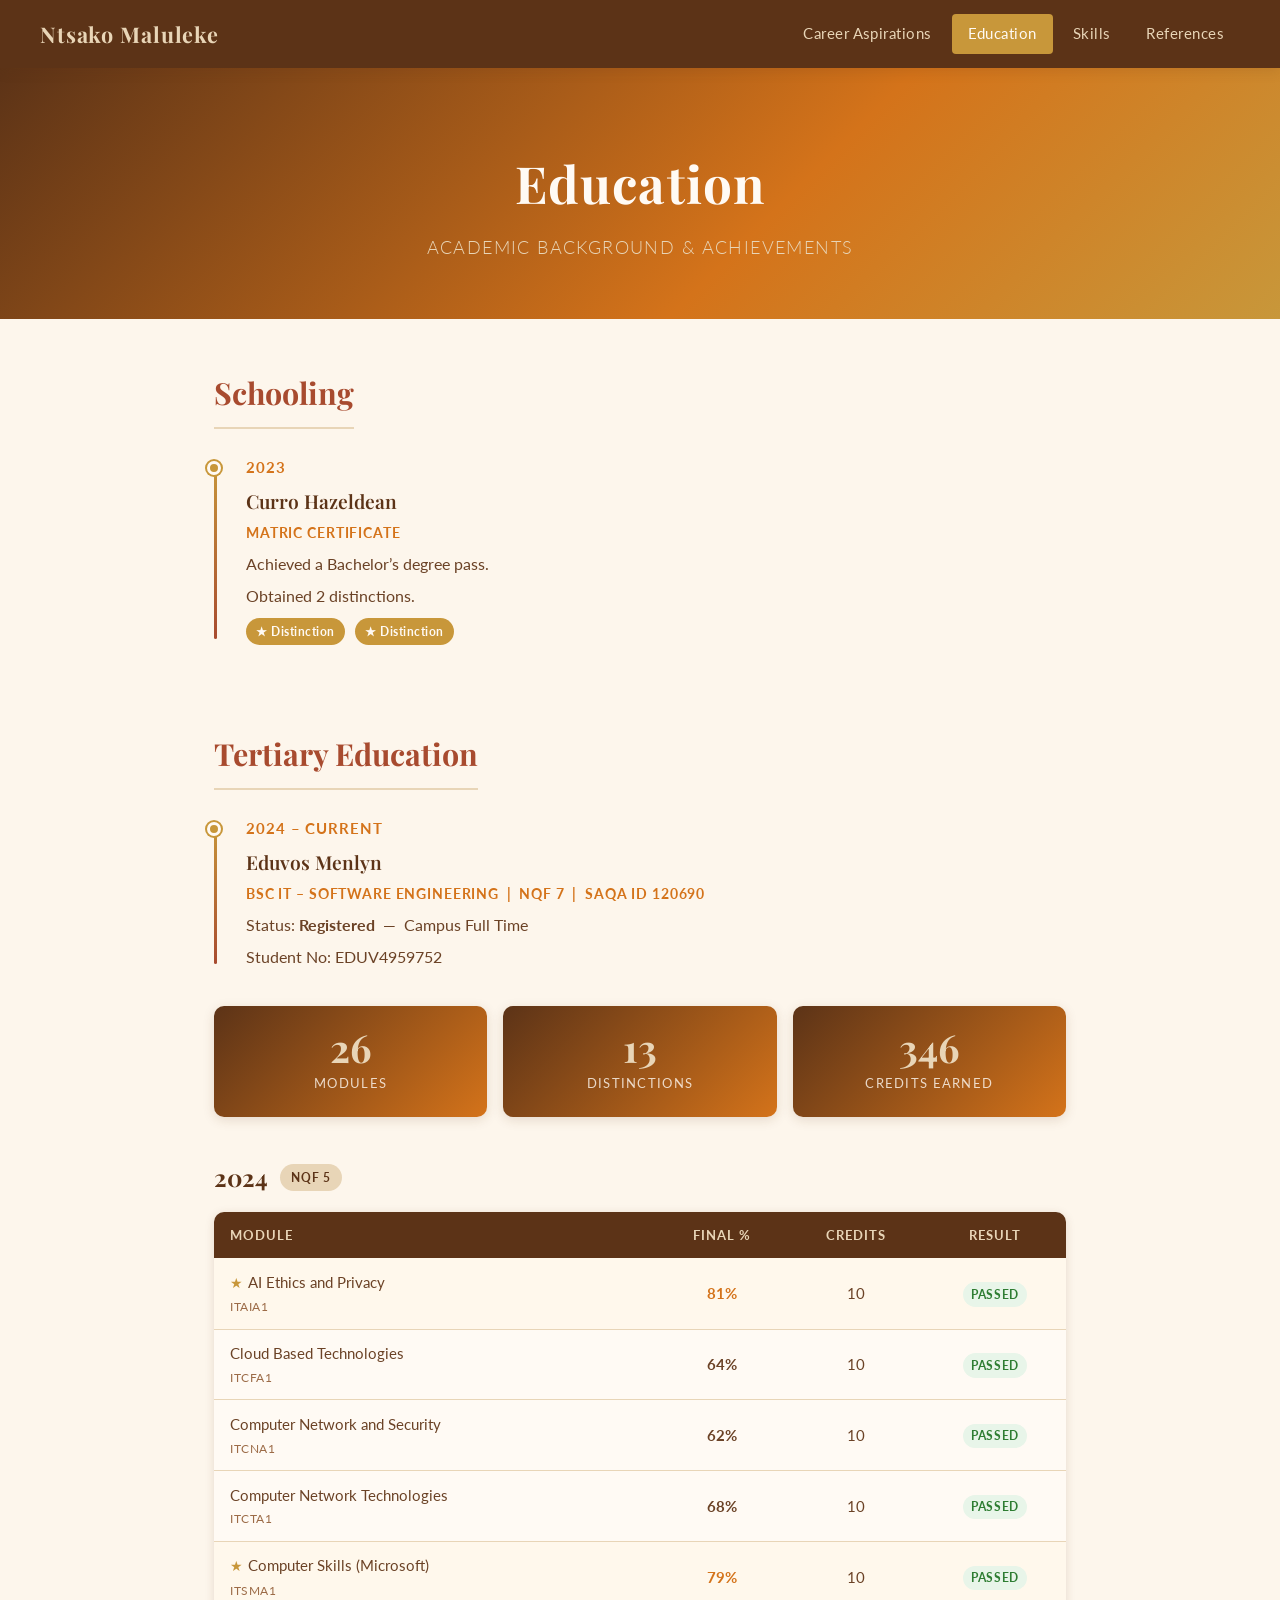
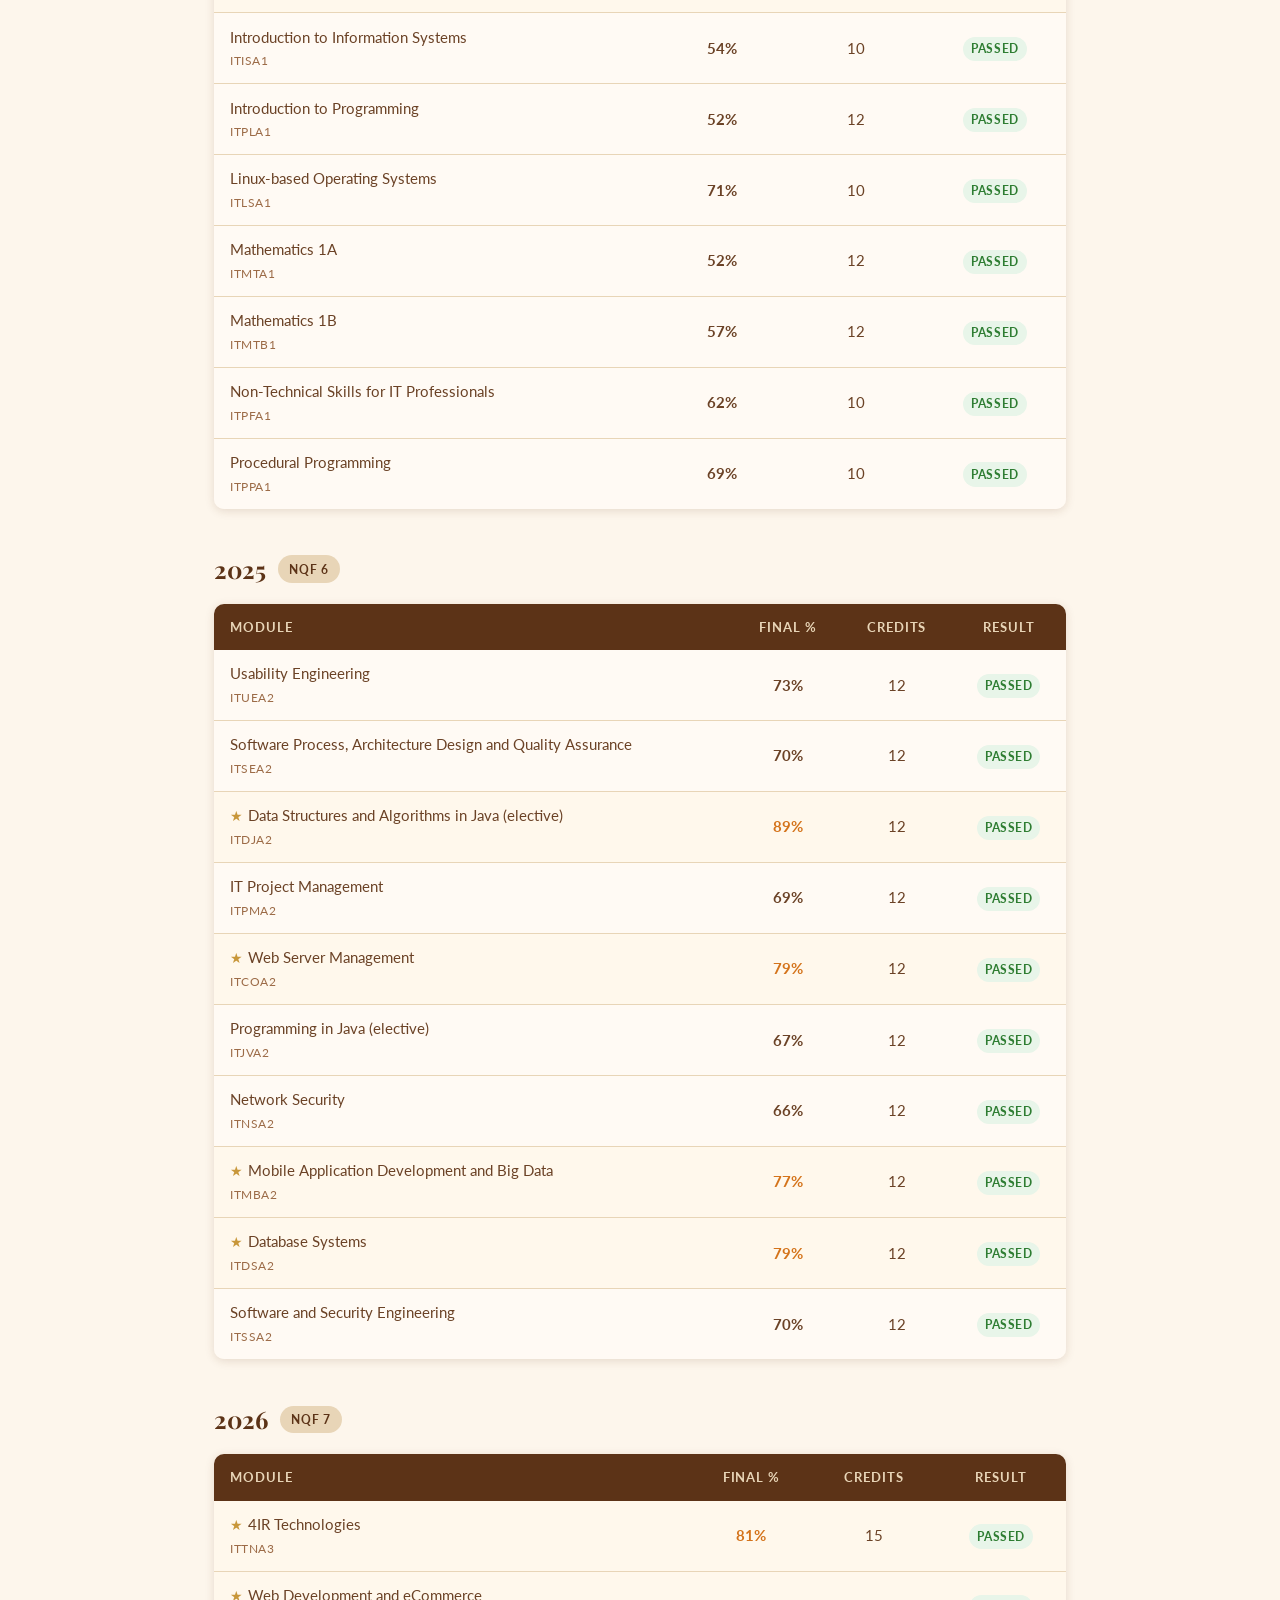
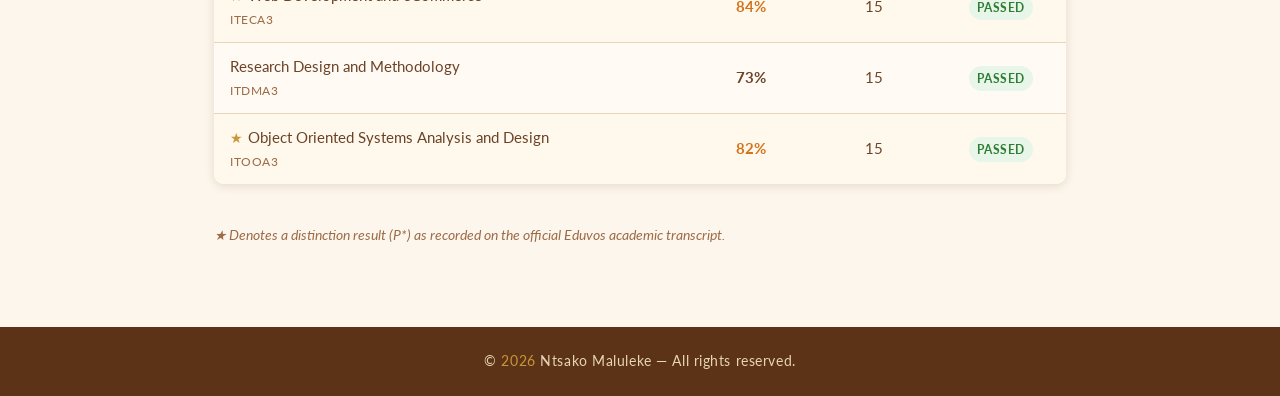
==== portfolio/education.html @ 48970c99 "Add files via upload" ====
<!DOCTYPE html>
<html lang="en">
<head>
  <meta charset="UTF-8" />
  <meta name="viewport" content="width=device-width, initial-scale=1.0" />
  <title>Education | Ntsako Maluleke</title>
  <link rel="stylesheet" href="css/style.css" />
</head>
<body>

  <!-- Navigation -->
  <nav aria-label="Main navigation">
    <a href="index.html" class="logo">Ntsako Maluleke</a>
    <button class="nav-toggle" aria-label="Toggle navigation" aria-expanded="false">
      <span></span><span></span><span></span>
    </button>
    <ul>
      <li><a href="index.html">Career Aspirations</a></li>
      <li><a href="education.html">Education</a></li>
      <li><a href="skills.html">Skills</a></li>
      <li><a href="references.html">References</a></li>
    </ul>
  </nav>

  <!-- Hero -->
  <header class="hero">
    <h1>Education</h1>
    <p class="subtitle">Academic background &amp; achievements</p>
  </header>

  <main class="page-wrapper">

    <!-- Schooling -->
    <h2 class="section-title">Schooling</h2>
    <div class="timeline">
      <div class="timeline-item fade-in">
        <p class="edu-degree">2023</p>
        <p class="edu-school">Curro Hazeldean</p>
        <p class="edu-degree" style="font-size:0.9rem; margin-top:0.2rem;">Matric Certificate</p>
        <p class="edu-note">Achieved a Bachelor&rsquo;s degree pass.</p>
        <p class="edu-note">Obtained 2 distinctions.</p>
        <span class="badge">&#9733; Distinction</span>
        <span class="badge">&#9733; Distinction</span>
      </div>
    </div>

    <!-- Tertiary -->
    <h2 class="section-title" style="margin-top:3rem;">Tertiary Education</h2>
    <div class="timeline" style="margin-bottom:1rem;">
      <div class="timeline-item fade-in">
        <p class="edu-degree">2024 &ndash; current</p>
        <p class="edu-school">Eduvos Menlyn</p>
        <p class="edu-degree" style="font-size:0.9rem; margin-top:0.2rem;">
          BSc IT &ndash; Software Engineering &nbsp;|&nbsp; NQF 7 &nbsp;|&nbsp; SAQA Id 120690
        </p>
        <p class="edu-note">Status: <strong>Registered</strong> &nbsp;&mdash;&nbsp; Campus Full Time</p>
        <p class="edu-note">Student No: EDUV4959752</p>
      </div>
    </div>

    <!-- Stats Bar -->
    <div class="stats-bar fade-in">
      <div class="stat">
        <span class="stat-num">26</span>
        <span class="stat-label">Modules</span>
      </div>
      <div class="stat">
        <span class="stat-num">13</span>
        <span class="stat-label">Distinctions</span>
      </div>
      <div class="stat">
        <span class="stat-num">346</span>
        <span class="stat-label">Credits Earned</span>
      </div>
    </div>

    <!-- 2024 Modules -->
    <div class="year-block fade-in">
      <div class="year-header">
        <span class="year-label">2024</span>
        <span class="nqf-tag">NQF 5</span>
      </div>
      <div class="module-table-wrap">
        <table class="module-table">
          <thead>
            <tr>
              <th>Module</th>
              <th class="num-col">Final %</th>
              <th class="num-col">Credits</th>
              <th class="num-col">Result</th>
            </tr>
          </thead>
          <tbody>
            <tr class="row-distinction">
              <td><span class="dist-star">&#9733;</span>AI Ethics and Privacy <small class="module-code">ITAIA1</small></td>
              <td class="num-col"><span class="score score-dist">81%</span></td>
              <td class="num-col">10</td>
              <td class="num-col"><span class="pass-badge">PASSED</span></td>
            </tr>
            <tr>
              <td>Cloud Based Technologies <small class="module-code">ITCFA1</small></td>
              <td class="num-col"><span class="score">64%</span></td>
              <td class="num-col">10</td>
              <td class="num-col"><span class="pass-badge">PASSED</span></td>
            </tr>
            <tr>
              <td>Computer Network and Security <small class="module-code">ITCNA1</small></td>
              <td class="num-col"><span class="score">62%</span></td>
              <td class="num-col">10</td>
              <td class="num-col"><span class="pass-badge">PASSED</span></td>
            </tr>
            <tr>
              <td>Computer Network Technologies <small class="module-code">ITCTA1</small></td>
              <td class="num-col"><span class="score">68%</span></td>
              <td class="num-col">10</td>
              <td class="num-col"><span class="pass-badge">PASSED</span></td>
            </tr>
            <tr class="row-distinction">
              <td><span class="dist-star">&#9733;</span>Computer Skills (Microsoft) <small class="module-code">ITSMA1</small></td>
              <td class="num-col"><span class="score score-dist">79%</span></td>
              <td class="num-col">10</td>
              <td class="num-col"><span class="pass-badge">PASSED</span></td>
            </tr>
            <tr>
              <td>Introduction to Information Systems <small class="module-code">ITISA1</small></td>
              <td class="num-col"><span class="score">54%</span></td>
              <td class="num-col">10</td>
              <td class="num-col"><span class="pass-badge">PASSED</span></td>
            </tr>
            <tr>
              <td>Introduction to Programming <small class="module-code">ITPLA1</small></td>
              <td class="num-col"><span class="score">52%</span></td>
              <td class="num-col">12</td>
              <td class="num-col"><span class="pass-badge">PASSED</span></td>
            </tr>
            <tr>
              <td>Linux-based Operating Systems <small class="module-code">ITLSA1</small></td>
              <td class="num-col"><span class="score">71%</span></td>
              <td class="num-col">10</td>
              <td class="num-col"><span class="pass-badge">PASSED</span></td>
            </tr>
            <tr>
              <td>Mathematics 1A <small class="module-code">ITMTA1</small></td>
              <td class="num-col"><span class="score">52%</span></td>
              <td class="num-col">12</td>
              <td class="num-col"><span class="pass-badge">PASSED</span></td>
            </tr>
            <tr>
              <td>Mathematics 1B <small class="module-code">ITMTB1</small></td>
              <td class="num-col"><span class="score">57%</span></td>
              <td class="num-col">12</td>
              <td class="num-col"><span class="pass-badge">PASSED</span></td>
            </tr>
            <tr>
              <td>Non-Technical Skills for IT Professionals <small class="module-code">ITPFA1</small></td>
              <td class="num-col"><span class="score">62%</span></td>
              <td class="num-col">10</td>
              <td class="num-col"><span class="pass-badge">PASSED</span></td>
            </tr>
            <tr>
              <td>Procedural Programming <small class="module-code">ITPPA1</small></td>
              <td class="num-col"><span class="score">69%</span></td>
              <td class="num-col">10</td>
              <td class="num-col"><span class="pass-badge">PASSED</span></td>
            </tr>
          </tbody>
        </table>
      </div>
    </div>

    <!-- 2025 Modules -->
    <div class="year-block fade-in">
      <div class="year-header">
        <span class="year-label">2025</span>
        <span class="nqf-tag">NQF 6</span>
      </div>
      <div class="module-table-wrap">
        <table class="module-table">
          <thead>
            <tr>
              <th>Module</th>
              <th class="num-col">Final %</th>
              <th class="num-col">Credits</th>
              <th class="num-col">Result</th>
            </tr>
          </thead>
          <tbody>
            <tr>
              <td>Usability Engineering <small class="module-code">ITUEA2</small></td>
              <td class="num-col"><span class="score">73%</span></td>
              <td class="num-col">12</td>
              <td class="num-col"><span class="pass-badge">PASSED</span></td>
            </tr>
            <tr>
              <td>Software Process, Architecture Design and Quality Assurance <small class="module-code">ITSEA2</small></td>
              <td class="num-col"><span class="score">70%</span></td>
              <td class="num-col">12</td>
              <td class="num-col"><span class="pass-badge">PASSED</span></td>
            </tr>
            <tr class="row-distinction">
              <td><span class="dist-star">&#9733;</span>Data Structures and Algorithms in Java (elective) <small class="module-code">ITDJA2</small></td>
              <td class="num-col"><span class="score score-dist">89%</span></td>
              <td class="num-col">12</td>
              <td class="num-col"><span class="pass-badge">PASSED</span></td>
            </tr>
            <tr>
              <td>IT Project Management <small class="module-code">ITPMA2</small></td>
              <td class="num-col"><span class="score">69%</span></td>
              <td class="num-col">12</td>
              <td class="num-col"><span class="pass-badge">PASSED</span></td>
            </tr>
            <tr class="row-distinction">
              <td><span class="dist-star">&#9733;</span>Web Server Management <small class="module-code">ITCOA2</small></td>
              <td class="num-col"><span class="score score-dist">79%</span></td>
              <td class="num-col">12</td>
              <td class="num-col"><span class="pass-badge">PASSED</span></td>
            </tr>
            <tr>
              <td>Programming in Java (elective) <small class="module-code">ITJVA2</small></td>
              <td class="num-col"><span class="score">67%</span></td>
              <td class="num-col">12</td>
              <td class="num-col"><span class="pass-badge">PASSED</span></td>
            </tr>
            <tr>
              <td>Network Security <small class="module-code">ITNSA2</small></td>
              <td class="num-col"><span class="score">66%</span></td>
              <td class="num-col">12</td>
              <td class="num-col"><span class="pass-badge">PASSED</span></td>
            </tr>
            <tr class="row-distinction">
              <td><span class="dist-star">&#9733;</span>Mobile Application Development and Big Data <small class="module-code">ITMBA2</small></td>
              <td class="num-col"><span class="score score-dist">77%</span></td>
              <td class="num-col">12</td>
              <td class="num-col"><span class="pass-badge">PASSED</span></td>
            </tr>
            <tr class="row-distinction">
              <td><span class="dist-star">&#9733;</span>Database Systems <small class="module-code">ITDSA2</small></td>
              <td class="num-col"><span class="score score-dist">79%</span></td>
              <td class="num-col">12</td>
              <td class="num-col"><span class="pass-badge">PASSED</span></td>
            </tr>
            <tr>
              <td>Software and Security Engineering <small class="module-code">ITSSA2</small></td>
              <td class="num-col"><span class="score">70%</span></td>
              <td class="num-col">12</td>
              <td class="num-col"><span class="pass-badge">PASSED</span></td>
            </tr>
          </tbody>
        </table>
      </div>
    </div>

    <!-- 2026 Modules -->
    <div class="year-block fade-in">
      <div class="year-header">
        <span class="year-label">2026</span>
        <span class="nqf-tag">NQF 7</span>
      </div>
      <div class="module-table-wrap">
        <table class="module-table">
          <thead>
            <tr>
              <th>Module</th>
              <th class="num-col">Final %</th>
              <th class="num-col">Credits</th>
              <th class="num-col">Result</th>
            </tr>
          </thead>
          <tbody>
            <tr class="row-distinction">
              <td><span class="dist-star">&#9733;</span>4IR Technologies <small class="module-code">ITTNA3</small></td>
              <td class="num-col"><span class="score score-dist">81%</span></td>
              <td class="num-col">15</td>
              <td class="num-col"><span class="pass-badge">PASSED</span></td>
            </tr>
            <tr class="row-distinction">
              <td><span class="dist-star">&#9733;</span>Web Development and eCommerce <small class="module-code">ITECA3</small></td>
              <td class="num-col"><span class="score score-dist">84%</span></td>
              <td class="num-col">15</td>
              <td class="num-col"><span class="pass-badge">PASSED</span></td>
            </tr>
            <tr>
              <td>Research Design and Methodology <small class="module-code">ITDMA3</small></td>
              <td class="num-col"><span class="score">73%</span></td>
              <td class="num-col">15</td>
              <td class="num-col"><span class="pass-badge">PASSED</span></td>
            </tr>
            <tr class="row-distinction">
              <td><span class="dist-star">&#9733;</span>Object Oriented Systems Analysis and Design <small class="module-code">ITOOA3</small></td>
              <td class="num-col"><span class="score score-dist">82%</span></td>
              <td class="num-col">15</td>
              <td class="num-col"><span class="pass-badge">PASSED</span></td>
            </tr>
          </tbody>
        </table>
      </div>
    </div>

    <p class="transcript-note fade-in">
      &#9733; Denotes a distinction result (P*) as recorded on the official Eduvos academic transcript.
    </p>

  </main>

  <footer>
    <p>&copy; <span id="year"></span> Ntsako Maluleke &mdash; All rights reserved.</p>
  </footer>

  <script src="js/main.js"></script>
</body>
</html>
---- portfolio/css/style.css ----
/* =============================================
   Ntsako Maluleke – Portfolio
   Warm colour palette
   ============================================= */

/* --- Google Font --- */
@import url('https://fonts.googleapis.com/css2?family=Playfair+Display:wght@400;600;700&family=Lato:wght@300;400;700&display=swap');

/* --- CSS Variables (warm palette) --- */
:root {
  --cream:       #fdf6ec;
  --warm-white:  #fffaf4;
  --sand:        #e8d5b7;
  --gold:        #c8973a;
  --amber:       #d4731a;
  --rust:        #a84b2f;
  --brown:       #5c3317;
  --text-dark:   #3b2310;
  --text-mid:    #6b4226;
  --text-light:  #9c6b47;
  --shadow:      rgba(92, 51, 23, 0.15);
  --nav-height:  68px;
}

/* --- Reset & Base --- */
*, *::before, *::after { box-sizing: border-box; margin: 0; padding: 0; }

html { scroll-behavior: smooth; }

body {
  font-family: 'Lato', sans-serif;
  background-color: var(--cream);
  color: var(--text-dark);
  line-height: 1.7;
  min-height: 100vh;
}

/* --- Navigation --- */
nav {
  position: sticky;
  top: 0;
  z-index: 100;
  background: var(--brown);
  height: var(--nav-height);
  display: flex;
  align-items: center;
  justify-content: space-between;
  padding: 0 2.5rem;
  box-shadow: 0 3px 12px var(--shadow);
}

nav .logo {
  font-family: 'Playfair Display', serif;
  font-size: 1.35rem;
  font-weight: 700;
  color: var(--sand);
  letter-spacing: 0.04em;
  text-decoration: none;
}

nav ul {
  list-style: none;
  display: flex;
  gap: 0.25rem;
}

nav ul li a {
  display: block;
  padding: 0.45rem 1rem;
  color: var(--sand);
  text-decoration: none;
  font-size: 0.95rem;
  font-weight: 400;
  letter-spacing: 0.03em;
  border-radius: 4px;
  transition: background 0.25s, color 0.25s;
}

nav ul li a:hover,
nav ul li a.active {
  background: var(--gold);
  color: var(--warm-white);
}

/* Hamburger (mobile) */
.nav-toggle {
  display: none;
  flex-direction: column;
  gap: 5px;
  cursor: pointer;
  background: none;
  border: none;
  padding: 4px;
}

.nav-toggle span {
  display: block;
  width: 26px;
  height: 2px;
  background: var(--sand);
  border-radius: 2px;
  transition: transform 0.3s, opacity 0.3s;
}

/* --- Hero Banner --- */
.hero {
  background: linear-gradient(135deg, var(--brown) 0%, var(--amber) 60%, var(--gold) 100%);
  color: var(--warm-white);
  padding: 4.5rem 2.5rem 3.5rem;
  text-align: center;
}

.hero h1 {
  font-family: 'Playfair Display', serif;
  font-size: clamp(2rem, 5vw, 3.2rem);
  font-weight: 700;
  margin-bottom: 0.4rem;
  letter-spacing: 0.02em;
}

.hero p.subtitle {
  font-size: 1.1rem;
  font-weight: 300;
  color: var(--sand);
  letter-spacing: 0.08em;
  text-transform: uppercase;
}

/* --- Page Wrapper --- */
.page-wrapper {
  max-width: 900px;
  margin: 0 auto;
  padding: 3rem 1.5rem 5rem;
}

/* --- Section Heading --- */
.section-title {
  font-family: 'Playfair Display', serif;
  font-size: 1.9rem;
  color: var(--rust);
  margin-bottom: 1.6rem;
  padding-bottom: 0.5rem;
  border-bottom: 2px solid var(--sand);
  display: inline-block;
}

/* --- Card --- */
.card {
  background: var(--warm-white);
  border-left: 5px solid var(--gold);
  border-radius: 8px;
  padding: 2rem 2.25rem;
  margin-bottom: 1.8rem;
  box-shadow: 0 2px 10px var(--shadow);
  transition: transform 0.2s, box-shadow 0.2s;
}

.card:hover {
  transform: translateY(-3px);
  box-shadow: 0 6px 20px var(--shadow);
}

.card p {
  color: var(--text-mid);
  font-size: 1.05rem;
  line-height: 1.8;
}

/* --- Education Timeline --- */
.timeline {
  position: relative;
  padding-left: 2rem;
}

.timeline::before {
  content: '';
  position: absolute;
  left: 0;
  top: 6px;
  bottom: 6px;
  width: 3px;
  background: linear-gradient(to bottom, var(--gold), var(--rust));
  border-radius: 3px;
}

.timeline-item {
  position: relative;
  margin-bottom: 2.2rem;
}

.timeline-item::before {
  content: '';
  position: absolute;
  left: -2.45rem;
  top: 6px;
  width: 14px;
  height: 14px;
  border-radius: 50%;
  background: var(--gold);
  border: 3px solid var(--warm-white);
  box-shadow: 0 0 0 2px var(--gold);
}

.timeline-item .edu-school {
  font-family: 'Playfair Display', serif;
  font-size: 1.2rem;
  color: var(--brown);
  font-weight: 600;
}

.timeline-item .edu-degree {
  font-size: 0.95rem;
  color: var(--amber);
  font-weight: 700;
  text-transform: uppercase;
  letter-spacing: 0.06em;
  margin-bottom: 0.3rem;
}

.timeline-item .edu-note {
  color: var(--text-mid);
  font-size: 0.97rem;
  margin-top: 0.35rem;
}

.badge {
  display: inline-block;
  background: var(--gold);
  color: var(--warm-white);
  font-size: 0.78rem;
  font-weight: 700;
  padding: 0.2rem 0.65rem;
  border-radius: 20px;
  margin-top: 0.5rem;
  margin-right: 0.35rem;
  letter-spacing: 0.04em;
}

/* --- Skills Grid --- */
.skills-grid {
  display: grid;
  grid-template-columns: repeat(auto-fill, minmax(190px, 1fr));
  gap: 1.2rem;
  margin-top: 0.5rem;
}

.skill-card {
  background: var(--warm-white);
  border: 2px solid var(--sand);
  border-radius: 10px;
  padding: 1.4rem 1.2rem;
  text-align: center;
  transition: border-color 0.25s, transform 0.2s, box-shadow 0.2s;
  cursor: default;
}

.skill-card:hover {
  border-color: var(--gold);
  transform: translateY(-4px);
  box-shadow: 0 6px 18px var(--shadow);
}

.skill-card .skill-icon {
  font-size: 2rem;
  margin-bottom: 0.6rem;
}

.skill-card .skill-name {
  font-weight: 700;
  font-size: 0.97rem;
  color: var(--brown);
  text-transform: uppercase;
  letter-spacing: 0.05em;
}

/* Soft skills section */
.soft-skills {
  display: flex;
  flex-wrap: wrap;
  gap: 0.75rem;
  margin-top: 1.2rem;
}

.soft-tag {
  background: var(--sand);
  color: var(--brown);
  border-radius: 20px;
  padding: 0.4rem 1rem;
  font-size: 0.92rem;
  font-weight: 700;
  letter-spacing: 0.03em;
  transition: background 0.2s, color 0.2s;
}

.soft-tag:hover {
  background: var(--amber);
  color: var(--warm-white);
}

/* --- References --- */
.ref-card {
  background: var(--warm-white);
  border-radius: 10px;
  padding: 1.8rem 2rem;
  margin-bottom: 1.4rem;
  box-shadow: 0 2px 10px var(--shadow);
  display: flex;
  align-items: center;
  gap: 1.5rem;
  transition: transform 0.2s, box-shadow 0.2s;
}

.ref-card:hover {
  transform: translateY(-3px);
  box-shadow: 0 6px 20px var(--shadow);
}

.ref-avatar {
  width: 56px;
  height: 56px;
  border-radius: 50%;
  background: linear-gradient(135deg, var(--gold), var(--rust));
  display: flex;
  align-items: center;
  justify-content: center;
  font-family: 'Playfair Display', serif;
  font-size: 1.4rem;
  font-weight: 700;
  color: var(--warm-white);
  flex-shrink: 0;
}

.ref-info .ref-name {
  font-family: 'Playfair Display', serif;
  font-size: 1.1rem;
  color: var(--brown);
  font-weight: 600;
}

.ref-info .ref-affiliation {
  font-size: 0.88rem;
  color: var(--text-light);
  text-transform: uppercase;
  letter-spacing: 0.06em;
  margin-bottom: 0.3rem;
}

.ref-info a {
  color: var(--amber);
  text-decoration: none;
  font-size: 0.95rem;
  font-weight: 700;
  transition: color 0.2s;
}

.ref-info a:hover { color: var(--rust); }

/* --- Footer --- */
footer {
  background: var(--brown);
  color: var(--sand);
  text-align: center;
  padding: 1.4rem 1rem;
  font-size: 0.88rem;
  letter-spacing: 0.04em;
}

footer span { color: var(--gold); }

/* --- Animations --- */
.fade-in {
  opacity: 0;
  transform: translateY(22px);
  transition: opacity 0.6s ease, transform 0.6s ease;
}

.fade-in.visible {
  opacity: 1;
  transform: translateY(0);
}

/* --- Responsive --- */
@media (max-width: 640px) {
  nav { padding: 0 1.2rem; }

  nav ul {
    position: absolute;
    top: var(--nav-height);
    left: 0;
    right: 0;
    background: var(--brown);
    flex-direction: column;
    padding: 1rem 1.2rem 1.4rem;
    gap: 0.1rem;
    display: none;
    box-shadow: 0 6px 12px var(--shadow);
  }

  nav ul.open { display: flex; }

  .nav-toggle { display: flex; }

  .hero { padding: 3rem 1.2rem 2.5rem; }

  .ref-card { flex-direction: column; align-items: flex-start; }
}

/* =============================================
   Transcript / Education page additions
   ============================================= */

/* --- Stats Bar --- */
.stats-bar {
  display: flex;
  gap: 1rem;
  margin: 2rem 0 2.5rem;
  flex-wrap: wrap;
}

.stat {
  flex: 1 1 120px;
  background: linear-gradient(135deg, var(--brown), var(--amber));
  border-radius: 10px;
  padding: 1.4rem 1rem;
  text-align: center;
  color: var(--warm-white);
  box-shadow: 0 3px 12px var(--shadow);
}

.stat-num {
  display: block;
  font-family: 'Playfair Display', serif;
  font-size: 2.4rem;
  font-weight: 700;
  line-height: 1;
  color: var(--sand);
}

.stat-label {
  display: block;
  font-size: 0.8rem;
  text-transform: uppercase;
  letter-spacing: 0.1em;
  margin-top: 0.4rem;
  color: rgba(255,250,244,0.8);
}

/* --- Year Block --- */
.year-block {
  margin-bottom: 2.5rem;
}

.year-header {
  display: flex;
  align-items: center;
  gap: 0.75rem;
  margin-bottom: 0.9rem;
}

.year-label {
  font-family: 'Playfair Display', serif;
  font-size: 1.5rem;
  font-weight: 700;
  color: var(--brown);
}

.nqf-tag {
  background: var(--sand);
  color: var(--brown);
  font-size: 0.78rem;
  font-weight: 700;
  padding: 0.2rem 0.7rem;
  border-radius: 20px;
  text-transform: uppercase;
  letter-spacing: 0.06em;
}

/* --- Module Table --- */
.module-table-wrap {
  overflow-x: auto;
  border-radius: 10px;
  box-shadow: 0 2px 10px var(--shadow);
}

.module-table {
  width: 100%;
  border-collapse: collapse;
  background: var(--warm-white);
  font-size: 0.93rem;
}

.module-table thead tr {
  background: var(--brown);
  color: var(--sand);
}

.module-table thead th {
  padding: 0.75rem 1rem;
  text-align: left;
  font-weight: 700;
  font-size: 0.82rem;
  text-transform: uppercase;
  letter-spacing: 0.07em;
}

.module-table thead th.num-col { text-align: center; }

.module-table tbody tr {
  border-bottom: 1px solid var(--sand);
  transition: background 0.15s;
}

.module-table tbody tr:last-child { border-bottom: none; }

.module-table tbody tr:hover { background: #fef3e2; }

.module-table tbody tr.row-distinction { background: #fff8ec; }

.module-table tbody tr.row-distinction:hover { background: #feefd4; }

.module-table td {
  padding: 0.7rem 1rem;
  color: var(--text-mid);
  vertical-align: middle;
}

.module-table td.num-col { text-align: center; }

.module-code {
  display: block;
  color: var(--text-light);
  font-size: 0.76rem;
  letter-spacing: 0.05em;
  margin-top: 0.1rem;
}

.dist-star {
  color: var(--gold);
  margin-right: 0.3rem;
  font-size: 0.9rem;
}

.score {
  font-weight: 700;
  color: var(--text-mid);
}

.score-dist {
  color: var(--amber);
}

.pass-badge {
  display: inline-block;
  background: #e8f5e9;
  color: #2e7d32;
  font-size: 0.72rem;
  font-weight: 700;
  padding: 0.15rem 0.5rem;
  border-radius: 20px;
  letter-spacing: 0.05em;
  white-space: nowrap;
}

.transcript-note {
  margin-top: 1.5rem;
  font-size: 0.85rem;
  color: var(--text-light);
  font-style: italic;
}

/* --- Skill card note line --- */
.skill-note {
  font-size: 0.78rem;
  color: var(--text-light);
  margin-top: 0.3rem;
  line-height: 1.35;
}

/* --- Responsive transcript table --- */
@media (max-width: 640px) {
  .stats-bar { gap: 0.75rem; }
  .stat-num  { font-size: 1.9rem; }

  .module-table thead th:nth-child(3),
  .module-table tbody td:nth-child(3) { display: none; }
}
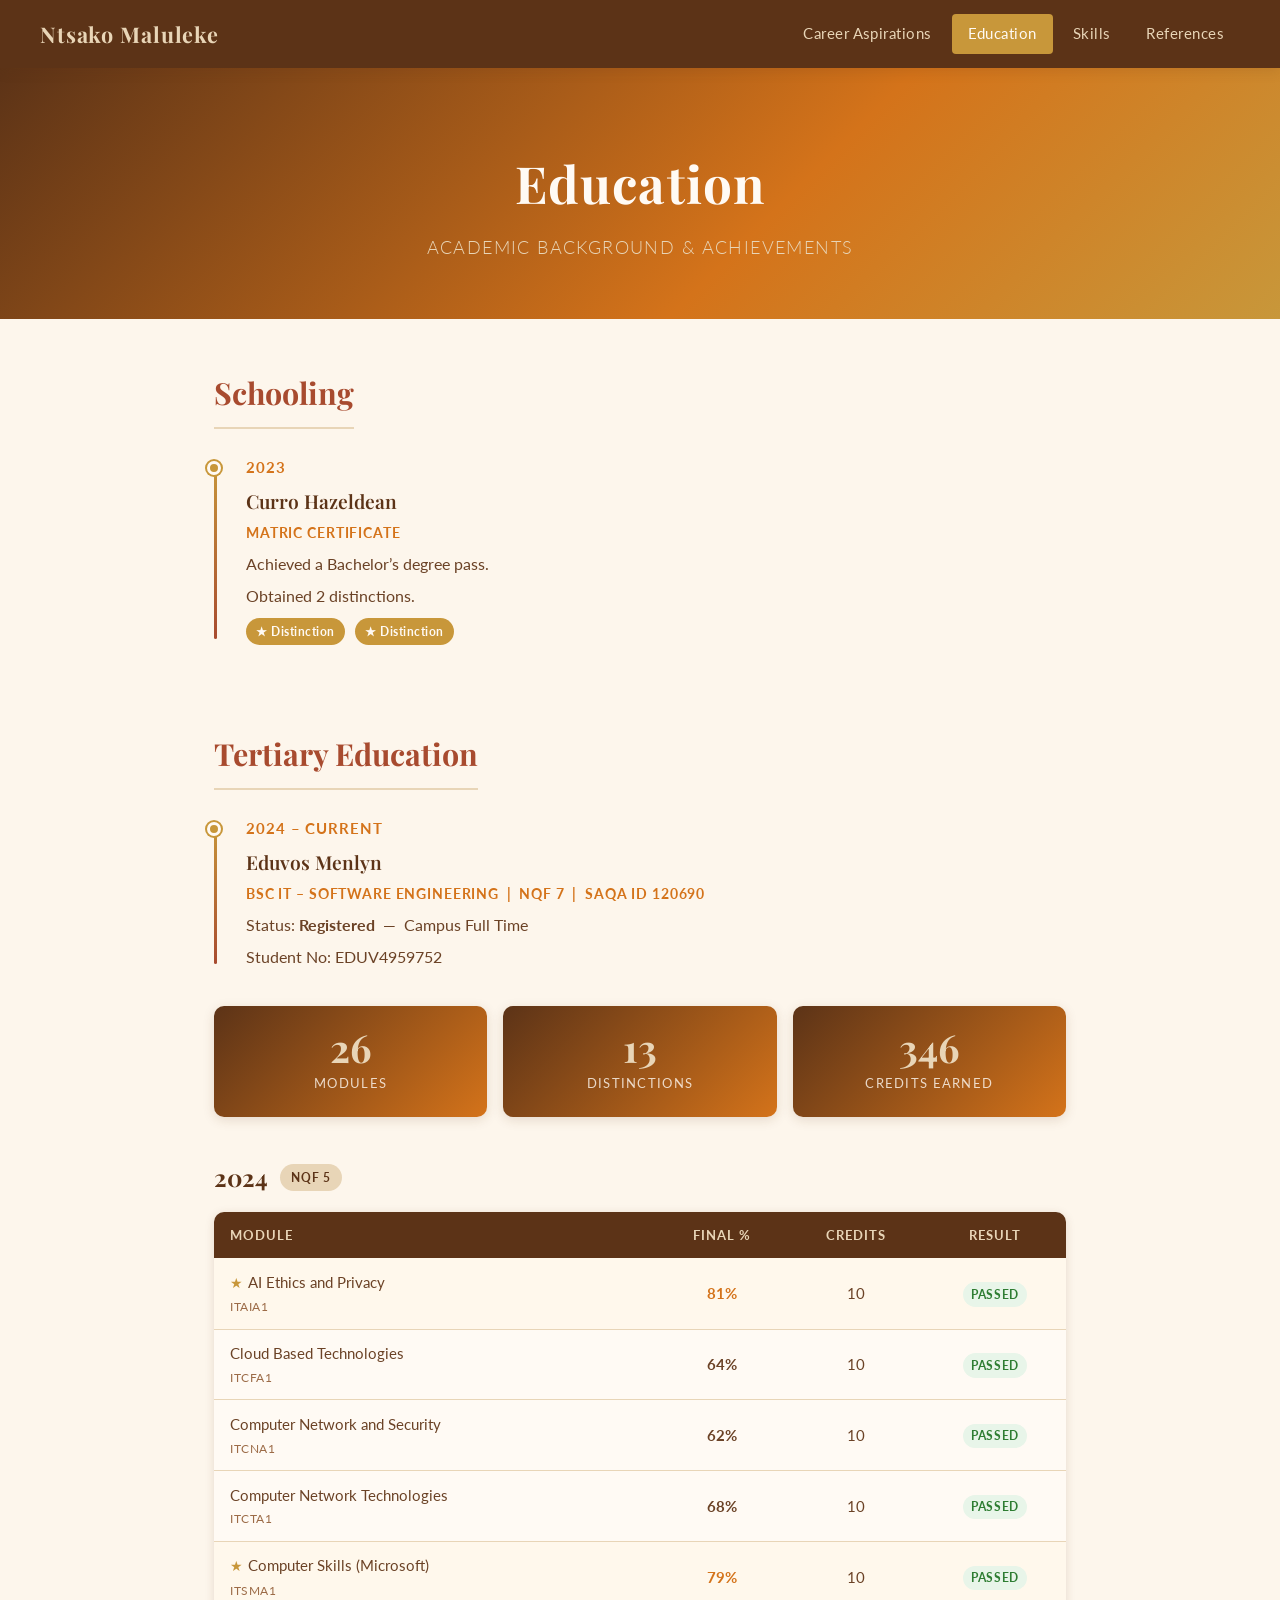
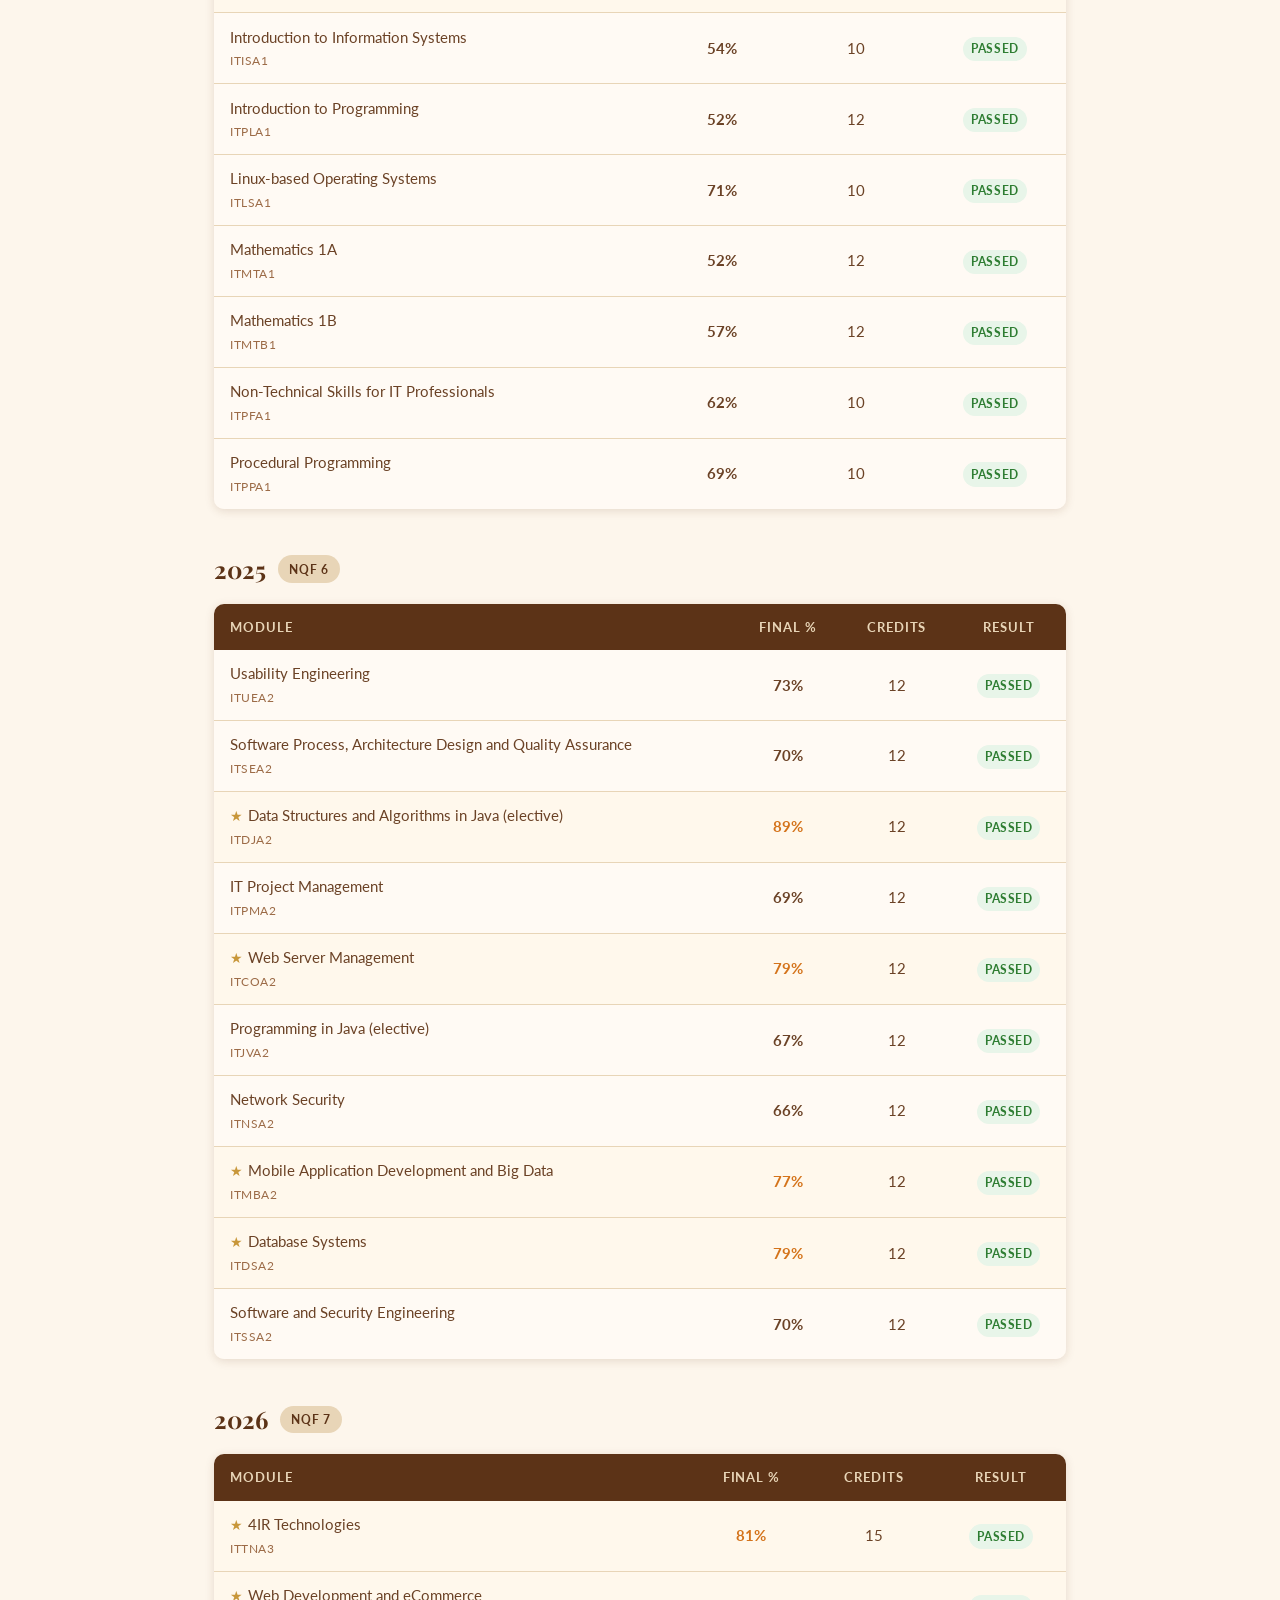
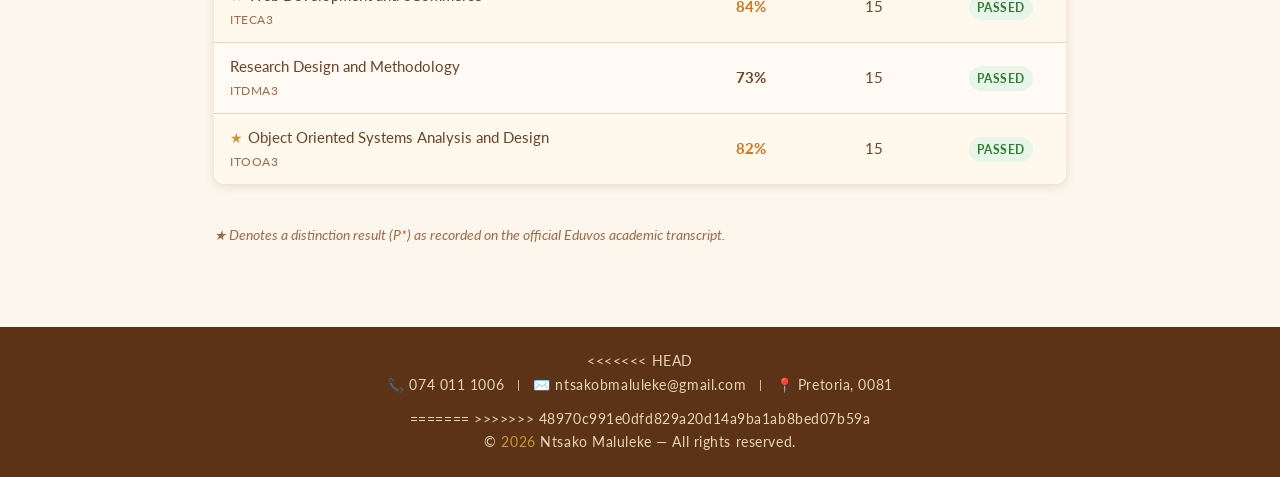
==== commit 02f285fc: "Add files via upload" ====
--- a/portfolio/education.html
+++ b/portfolio/education.html
@@ -1,311 +1,321 @@
-<!DOCTYPE html>
-<html lang="en">
-<head>
-  <meta charset="UTF-8" />
-  <meta name="viewport" content="width=device-width, initial-scale=1.0" />
-  <title>Education | Ntsako Maluleke</title>
-  <link rel="stylesheet" href="css/style.css" />
-</head>
-<body>
-
-  <!-- Navigation -->
-  <nav aria-label="Main navigation">
-    <a href="index.html" class="logo">Ntsako Maluleke</a>
-    <button class="nav-toggle" aria-label="Toggle navigation" aria-expanded="false">
-      <span></span><span></span><span></span>
-    </button>
-    <ul>
-      <li><a href="index.html">Career Aspirations</a></li>
-      <li><a href="education.html">Education</a></li>
-      <li><a href="skills.html">Skills</a></li>
-      <li><a href="references.html">References</a></li>
-    </ul>
-  </nav>
-
-  <!-- Hero -->
-  <header class="hero">
-    <h1>Education</h1>
-    <p class="subtitle">Academic background &amp; achievements</p>
-  </header>
-
-  <main class="page-wrapper">
-
-    <!-- Schooling -->
-    <h2 class="section-title">Schooling</h2>
-    <div class="timeline">
-      <div class="timeline-item fade-in">
-        <p class="edu-degree">2023</p>
-        <p class="edu-school">Curro Hazeldean</p>
-        <p class="edu-degree" style="font-size:0.9rem; margin-top:0.2rem;">Matric Certificate</p>
-        <p class="edu-note">Achieved a Bachelor&rsquo;s degree pass.</p>
-        <p class="edu-note">Obtained 2 distinctions.</p>
-        <span class="badge">&#9733; Distinction</span>
-        <span class="badge">&#9733; Distinction</span>
-      </div>
-    </div>
-
-    <!-- Tertiary -->
-    <h2 class="section-title" style="margin-top:3rem;">Tertiary Education</h2>
-    <div class="timeline" style="margin-bottom:1rem;">
-      <div class="timeline-item fade-in">
-        <p class="edu-degree">2024 &ndash; current</p>
-        <p class="edu-school">Eduvos Menlyn</p>
-        <p class="edu-degree" style="font-size:0.9rem; margin-top:0.2rem;">
-          BSc IT &ndash; Software Engineering &nbsp;|&nbsp; NQF 7 &nbsp;|&nbsp; SAQA Id 120690
-        </p>
-        <p class="edu-note">Status: <strong>Registered</strong> &nbsp;&mdash;&nbsp; Campus Full Time</p>
-        <p class="edu-note">Student No: EDUV4959752</p>
-      </div>
-    </div>
-
-    <!-- Stats Bar -->
-    <div class="stats-bar fade-in">
-      <div class="stat">
-        <span class="stat-num">26</span>
-        <span class="stat-label">Modules</span>
-      </div>
-      <div class="stat">
-        <span class="stat-num">13</span>
-        <span class="stat-label">Distinctions</span>
-      </div>
-      <div class="stat">
-        <span class="stat-num">346</span>
-        <span class="stat-label">Credits Earned</span>
-      </div>
-    </div>
-
-    <!-- 2024 Modules -->
-    <div class="year-block fade-in">
-      <div class="year-header">
-        <span class="year-label">2024</span>
-        <span class="nqf-tag">NQF 5</span>
-      </div>
-      <div class="module-table-wrap">
-        <table class="module-table">
-          <thead>
-            <tr>
-              <th>Module</th>
-              <th class="num-col">Final %</th>
-              <th class="num-col">Credits</th>
-              <th class="num-col">Result</th>
-            </tr>
-          </thead>
-          <tbody>
-            <tr class="row-distinction">
-              <td><span class="dist-star">&#9733;</span>AI Ethics and Privacy <small class="module-code">ITAIA1</small></td>
-              <td class="num-col"><span class="score score-dist">81%</span></td>
-              <td class="num-col">10</td>
-              <td class="num-col"><span class="pass-badge">PASSED</span></td>
-            </tr>
-            <tr>
-              <td>Cloud Based Technologies <small class="module-code">ITCFA1</small></td>
-              <td class="num-col"><span class="score">64%</span></td>
-              <td class="num-col">10</td>
-              <td class="num-col"><span class="pass-badge">PASSED</span></td>
-            </tr>
-            <tr>
-              <td>Computer Network and Security <small class="module-code">ITCNA1</small></td>
-              <td class="num-col"><span class="score">62%</span></td>
-              <td class="num-col">10</td>
-              <td class="num-col"><span class="pass-badge">PASSED</span></td>
-            </tr>
-            <tr>
-              <td>Computer Network Technologies <small class="module-code">ITCTA1</small></td>
-              <td class="num-col"><span class="score">68%</span></td>
-              <td class="num-col">10</td>
-              <td class="num-col"><span class="pass-badge">PASSED</span></td>
-            </tr>
-            <tr class="row-distinction">
-              <td><span class="dist-star">&#9733;</span>Computer Skills (Microsoft) <small class="module-code">ITSMA1</small></td>
-              <td class="num-col"><span class="score score-dist">79%</span></td>
-              <td class="num-col">10</td>
-              <td class="num-col"><span class="pass-badge">PASSED</span></td>
-            </tr>
-            <tr>
-              <td>Introduction to Information Systems <small class="module-code">ITISA1</small></td>
-              <td class="num-col"><span class="score">54%</span></td>
-              <td class="num-col">10</td>
-              <td class="num-col"><span class="pass-badge">PASSED</span></td>
-            </tr>
-            <tr>
-              <td>Introduction to Programming <small class="module-code">ITPLA1</small></td>
-              <td class="num-col"><span class="score">52%</span></td>
-              <td class="num-col">12</td>
-              <td class="num-col"><span class="pass-badge">PASSED</span></td>
-            </tr>
-            <tr>
-              <td>Linux-based Operating Systems <small class="module-code">ITLSA1</small></td>
-              <td class="num-col"><span class="score">71%</span></td>
-              <td class="num-col">10</td>
-              <td class="num-col"><span class="pass-badge">PASSED</span></td>
-            </tr>
-            <tr>
-              <td>Mathematics 1A <small class="module-code">ITMTA1</small></td>
-              <td class="num-col"><span class="score">52%</span></td>
-              <td class="num-col">12</td>
-              <td class="num-col"><span class="pass-badge">PASSED</span></td>
-            </tr>
-            <tr>
-              <td>Mathematics 1B <small class="module-code">ITMTB1</small></td>
-              <td class="num-col"><span class="score">57%</span></td>
-              <td class="num-col">12</td>
-              <td class="num-col"><span class="pass-badge">PASSED</span></td>
-            </tr>
-            <tr>
-              <td>Non-Technical Skills for IT Professionals <small class="module-code">ITPFA1</small></td>
-              <td class="num-col"><span class="score">62%</span></td>
-              <td class="num-col">10</td>
-              <td class="num-col"><span class="pass-badge">PASSED</span></td>
-            </tr>
-            <tr>
-              <td>Procedural Programming <small class="module-code">ITPPA1</small></td>
-              <td class="num-col"><span class="score">69%</span></td>
-              <td class="num-col">10</td>
-              <td class="num-col"><span class="pass-badge">PASSED</span></td>
-            </tr>
-          </tbody>
-        </table>
-      </div>
-    </div>
-
-    <!-- 2025 Modules -->
-    <div class="year-block fade-in">
-      <div class="year-header">
-        <span class="year-label">2025</span>
-        <span class="nqf-tag">NQF 6</span>
-      </div>
-      <div class="module-table-wrap">
-        <table class="module-table">
-          <thead>
-            <tr>
-              <th>Module</th>
-              <th class="num-col">Final %</th>
-              <th class="num-col">Credits</th>
-              <th class="num-col">Result</th>
-            </tr>
-          </thead>
-          <tbody>
-            <tr>
-              <td>Usability Engineering <small class="module-code">ITUEA2</small></td>
-              <td class="num-col"><span class="score">73%</span></td>
-              <td class="num-col">12</td>
-              <td class="num-col"><span class="pass-badge">PASSED</span></td>
-            </tr>
-            <tr>
-              <td>Software Process, Architecture Design and Quality Assurance <small class="module-code">ITSEA2</small></td>
-              <td class="num-col"><span class="score">70%</span></td>
-              <td class="num-col">12</td>
-              <td class="num-col"><span class="pass-badge">PASSED</span></td>
-            </tr>
-            <tr class="row-distinction">
-              <td><span class="dist-star">&#9733;</span>Data Structures and Algorithms in Java (elective) <small class="module-code">ITDJA2</small></td>
-              <td class="num-col"><span class="score score-dist">89%</span></td>
-              <td class="num-col">12</td>
-              <td class="num-col"><span class="pass-badge">PASSED</span></td>
-            </tr>
-            <tr>
-              <td>IT Project Management <small class="module-code">ITPMA2</small></td>
-              <td class="num-col"><span class="score">69%</span></td>
-              <td class="num-col">12</td>
-              <td class="num-col"><span class="pass-badge">PASSED</span></td>
-            </tr>
-            <tr class="row-distinction">
-              <td><span class="dist-star">&#9733;</span>Web Server Management <small class="module-code">ITCOA2</small></td>
-              <td class="num-col"><span class="score score-dist">79%</span></td>
-              <td class="num-col">12</td>
-              <td class="num-col"><span class="pass-badge">PASSED</span></td>
-            </tr>
-            <tr>
-              <td>Programming in Java (elective) <small class="module-code">ITJVA2</small></td>
-              <td class="num-col"><span class="score">67%</span></td>
-              <td class="num-col">12</td>
-              <td class="num-col"><span class="pass-badge">PASSED</span></td>
-            </tr>
-            <tr>
-              <td>Network Security <small class="module-code">ITNSA2</small></td>
-              <td class="num-col"><span class="score">66%</span></td>
-              <td class="num-col">12</td>
-              <td class="num-col"><span class="pass-badge">PASSED</span></td>
-            </tr>
-            <tr class="row-distinction">
-              <td><span class="dist-star">&#9733;</span>Mobile Application Development and Big Data <small class="module-code">ITMBA2</small></td>
-              <td class="num-col"><span class="score score-dist">77%</span></td>
-              <td class="num-col">12</td>
-              <td class="num-col"><span class="pass-badge">PASSED</span></td>
-            </tr>
-            <tr class="row-distinction">
-              <td><span class="dist-star">&#9733;</span>Database Systems <small class="module-code">ITDSA2</small></td>
-              <td class="num-col"><span class="score score-dist">79%</span></td>
-              <td class="num-col">12</td>
-              <td class="num-col"><span class="pass-badge">PASSED</span></td>
-            </tr>
-            <tr>
-              <td>Software and Security Engineering <small class="module-code">ITSSA2</small></td>
-              <td class="num-col"><span class="score">70%</span></td>
-              <td class="num-col">12</td>
-              <td class="num-col"><span class="pass-badge">PASSED</span></td>
-            </tr>
-          </tbody>
-        </table>
-      </div>
-    </div>
-
-    <!-- 2026 Modules -->
-    <div class="year-block fade-in">
-      <div class="year-header">
-        <span class="year-label">2026</span>
-        <span class="nqf-tag">NQF 7</span>
-      </div>
-      <div class="module-table-wrap">
-        <table class="module-table">
-          <thead>
-            <tr>
-              <th>Module</th>
-              <th class="num-col">Final %</th>
-              <th class="num-col">Credits</th>
-              <th class="num-col">Result</th>
-            </tr>
-          </thead>
-          <tbody>
-            <tr class="row-distinction">
-              <td><span class="dist-star">&#9733;</span>4IR Technologies <small class="module-code">ITTNA3</small></td>
-              <td class="num-col"><span class="score score-dist">81%</span></td>
-              <td class="num-col">15</td>
-              <td class="num-col"><span class="pass-badge">PASSED</span></td>
-            </tr>
-            <tr class="row-distinction">
-              <td><span class="dist-star">&#9733;</span>Web Development and eCommerce <small class="module-code">ITECA3</small></td>
-              <td class="num-col"><span class="score score-dist">84%</span></td>
-              <td class="num-col">15</td>
-              <td class="num-col"><span class="pass-badge">PASSED</span></td>
-            </tr>
-            <tr>
-              <td>Research Design and Methodology <small class="module-code">ITDMA3</small></td>
-              <td class="num-col"><span class="score">73%</span></td>
-              <td class="num-col">15</td>
-              <td class="num-col"><span class="pass-badge">PASSED</span></td>
-            </tr>
-            <tr class="row-distinction">
-              <td><span class="dist-star">&#9733;</span>Object Oriented Systems Analysis and Design <small class="module-code">ITOOA3</small></td>
-              <td class="num-col"><span class="score score-dist">82%</span></td>
-              <td class="num-col">15</td>
-              <td class="num-col"><span class="pass-badge">PASSED</span></td>
-            </tr>
-          </tbody>
-        </table>
-      </div>
-    </div>
-
-    <p class="transcript-note fade-in">
-      &#9733; Denotes a distinction result (P*) as recorded on the official Eduvos academic transcript.
-    </p>
-
-  </main>
-
-  <footer>
-    <p>&copy; <span id="year"></span> Ntsako Maluleke &mdash; All rights reserved.</p>
-  </footer>
-
-  <script src="js/main.js"></script>
-</body>
-</html>
+<!DOCTYPE html>
+<html lang="en">
+<head>
+  <meta charset="UTF-8" />
+  <meta name="viewport" content="width=device-width, initial-scale=1.0" />
+  <title>Education | Ntsako Maluleke</title>
+  <link rel="stylesheet" href="css/style.css" />
+</head>
+<body>
+
+  <!-- Navigation -->
+  <nav aria-label="Main navigation">
+    <a href="index.html" class="logo">Ntsako Maluleke</a>
+    <button class="nav-toggle" aria-label="Toggle navigation" aria-expanded="false">
+      <span></span><span></span><span></span>
+    </button>
+    <ul>
+      <li><a href="index.html">Career Aspirations</a></li>
+      <li><a href="education.html">Education</a></li>
+      <li><a href="skills.html">Skills</a></li>
+      <li><a href="references.html">References</a></li>
+    </ul>
+  </nav>
+
+  <!-- Hero -->
+  <header class="hero">
+    <h1>Education</h1>
+    <p class="subtitle">Academic background &amp; achievements</p>
+  </header>
+
+  <main class="page-wrapper">
+
+    <!-- Schooling -->
+    <h2 class="section-title">Schooling</h2>
+    <div class="timeline">
+      <div class="timeline-item fade-in">
+        <p class="edu-degree">2023</p>
+        <p class="edu-school">Curro Hazeldean</p>
+        <p class="edu-degree" style="font-size:0.9rem; margin-top:0.2rem;">Matric Certificate</p>
+        <p class="edu-note">Achieved a Bachelor&rsquo;s degree pass.</p>
+        <p class="edu-note">Obtained 2 distinctions.</p>
+        <span class="badge">&#9733; Distinction</span>
+        <span class="badge">&#9733; Distinction</span>
+      </div>
+    </div>
+
+    <!-- Tertiary -->
+    <h2 class="section-title" style="margin-top:3rem;">Tertiary Education</h2>
+    <div class="timeline" style="margin-bottom:1rem;">
+      <div class="timeline-item fade-in">
+        <p class="edu-degree">2024 &ndash; current</p>
+        <p class="edu-school">Eduvos Menlyn</p>
+        <p class="edu-degree" style="font-size:0.9rem; margin-top:0.2rem;">
+          BSc IT &ndash; Software Engineering &nbsp;|&nbsp; NQF 7 &nbsp;|&nbsp; SAQA Id 120690
+        </p>
+        <p class="edu-note">Status: <strong>Registered</strong> &nbsp;&mdash;&nbsp; Campus Full Time</p>
+        <p class="edu-note">Student No: EDUV4959752</p>
+      </div>
+    </div>
+
+    <!-- Stats Bar -->
+    <div class="stats-bar fade-in">
+      <div class="stat">
+        <span class="stat-num">26</span>
+        <span class="stat-label">Modules</span>
+      </div>
+      <div class="stat">
+        <span class="stat-num">13</span>
+        <span class="stat-label">Distinctions</span>
+      </div>
+      <div class="stat">
+        <span class="stat-num">346</span>
+        <span class="stat-label">Credits Earned</span>
+      </div>
+    </div>
+
+    <!-- 2024 Modules -->
+    <div class="year-block fade-in">
+      <div class="year-header">
+        <span class="year-label">2024</span>
+        <span class="nqf-tag">NQF 5</span>
+      </div>
+      <div class="module-table-wrap">
+        <table class="module-table">
+          <thead>
+            <tr>
+              <th>Module</th>
+              <th class="num-col">Final %</th>
+              <th class="num-col">Credits</th>
+              <th class="num-col">Result</th>
+            </tr>
+          </thead>
+          <tbody>
+            <tr class="row-distinction">
+              <td><span class="dist-star">&#9733;</span>AI Ethics and Privacy <small class="module-code">ITAIA1</small></td>
+              <td class="num-col"><span class="score score-dist">81%</span></td>
+              <td class="num-col">10</td>
+              <td class="num-col"><span class="pass-badge">PASSED</span></td>
+            </tr>
+            <tr>
+              <td>Cloud Based Technologies <small class="module-code">ITCFA1</small></td>
+              <td class="num-col"><span class="score">64%</span></td>
+              <td class="num-col">10</td>
+              <td class="num-col"><span class="pass-badge">PASSED</span></td>
+            </tr>
+            <tr>
+              <td>Computer Network and Security <small class="module-code">ITCNA1</small></td>
+              <td class="num-col"><span class="score">62%</span></td>
+              <td class="num-col">10</td>
+              <td class="num-col"><span class="pass-badge">PASSED</span></td>
+            </tr>
+            <tr>
+              <td>Computer Network Technologies <small class="module-code">ITCTA1</small></td>
+              <td class="num-col"><span class="score">68%</span></td>
+              <td class="num-col">10</td>
+              <td class="num-col"><span class="pass-badge">PASSED</span></td>
+            </tr>
+            <tr class="row-distinction">
+              <td><span class="dist-star">&#9733;</span>Computer Skills (Microsoft) <small class="module-code">ITSMA1</small></td>
+              <td class="num-col"><span class="score score-dist">79%</span></td>
+              <td class="num-col">10</td>
+              <td class="num-col"><span class="pass-badge">PASSED</span></td>
+            </tr>
+            <tr>
+              <td>Introduction to Information Systems <small class="module-code">ITISA1</small></td>
+              <td class="num-col"><span class="score">54%</span></td>
+              <td class="num-col">10</td>
+              <td class="num-col"><span class="pass-badge">PASSED</span></td>
+            </tr>
+            <tr>
+              <td>Introduction to Programming <small class="module-code">ITPLA1</small></td>
+              <td class="num-col"><span class="score">52%</span></td>
+              <td class="num-col">12</td>
+              <td class="num-col"><span class="pass-badge">PASSED</span></td>
+            </tr>
+            <tr>
+              <td>Linux-based Operating Systems <small class="module-code">ITLSA1</small></td>
+              <td class="num-col"><span class="score">71%</span></td>
+              <td class="num-col">10</td>
+              <td class="num-col"><span class="pass-badge">PASSED</span></td>
+            </tr>
+            <tr>
+              <td>Mathematics 1A <small class="module-code">ITMTA1</small></td>
+              <td class="num-col"><span class="score">52%</span></td>
+              <td class="num-col">12</td>
+              <td class="num-col"><span class="pass-badge">PASSED</span></td>
+            </tr>
+            <tr>
+              <td>Mathematics 1B <small class="module-code">ITMTB1</small></td>
+              <td class="num-col"><span class="score">57%</span></td>
+              <td class="num-col">12</td>
+              <td class="num-col"><span class="pass-badge">PASSED</span></td>
+            </tr>
+            <tr>
+              <td>Non-Technical Skills for IT Professionals <small class="module-code">ITPFA1</small></td>
+              <td class="num-col"><span class="score">62%</span></td>
+              <td class="num-col">10</td>
+              <td class="num-col"><span class="pass-badge">PASSED</span></td>
+            </tr>
+            <tr>
+              <td>Procedural Programming <small class="module-code">ITPPA1</small></td>
+              <td class="num-col"><span class="score">69%</span></td>
+              <td class="num-col">10</td>
+              <td class="num-col"><span class="pass-badge">PASSED</span></td>
+            </tr>
+          </tbody>
+        </table>
+      </div>
+    </div>
+
+    <!-- 2025 Modules -->
+    <div class="year-block fade-in">
+      <div class="year-header">
+        <span class="year-label">2025</span>
+        <span class="nqf-tag">NQF 6</span>
+      </div>
+      <div class="module-table-wrap">
+        <table class="module-table">
+          <thead>
+            <tr>
+              <th>Module</th>
+              <th class="num-col">Final %</th>
+              <th class="num-col">Credits</th>
+              <th class="num-col">Result</th>
+            </tr>
+          </thead>
+          <tbody>
+            <tr>
+              <td>Usability Engineering <small class="module-code">ITUEA2</small></td>
+              <td class="num-col"><span class="score">73%</span></td>
+              <td class="num-col">12</td>
+              <td class="num-col"><span class="pass-badge">PASSED</span></td>
+            </tr>
+            <tr>
+              <td>Software Process, Architecture Design and Quality Assurance <small class="module-code">ITSEA2</small></td>
+              <td class="num-col"><span class="score">70%</span></td>
+              <td class="num-col">12</td>
+              <td class="num-col"><span class="pass-badge">PASSED</span></td>
+            </tr>
+            <tr class="row-distinction">
+              <td><span class="dist-star">&#9733;</span>Data Structures and Algorithms in Java (elective) <small class="module-code">ITDJA2</small></td>
+              <td class="num-col"><span class="score score-dist">89%</span></td>
+              <td class="num-col">12</td>
+              <td class="num-col"><span class="pass-badge">PASSED</span></td>
+            </tr>
+            <tr>
+              <td>IT Project Management <small class="module-code">ITPMA2</small></td>
+              <td class="num-col"><span class="score">69%</span></td>
+              <td class="num-col">12</td>
+              <td class="num-col"><span class="pass-badge">PASSED</span></td>
+            </tr>
+            <tr class="row-distinction">
+              <td><span class="dist-star">&#9733;</span>Web Server Management <small class="module-code">ITCOA2</small></td>
+              <td class="num-col"><span class="score score-dist">79%</span></td>
+              <td class="num-col">12</td>
+              <td class="num-col"><span class="pass-badge">PASSED</span></td>
+            </tr>
+            <tr>
+              <td>Programming in Java (elective) <small class="module-code">ITJVA2</small></td>
+              <td class="num-col"><span class="score">67%</span></td>
+              <td class="num-col">12</td>
+              <td class="num-col"><span class="pass-badge">PASSED</span></td>
+            </tr>
+            <tr>
+              <td>Network Security <small class="module-code">ITNSA2</small></td>
+              <td class="num-col"><span class="score">66%</span></td>
+              <td class="num-col">12</td>
+              <td class="num-col"><span class="pass-badge">PASSED</span></td>
+            </tr>
+            <tr class="row-distinction">
+              <td><span class="dist-star">&#9733;</span>Mobile Application Development and Big Data <small class="module-code">ITMBA2</small></td>
+              <td class="num-col"><span class="score score-dist">77%</span></td>
+              <td class="num-col">12</td>
+              <td class="num-col"><span class="pass-badge">PASSED</span></td>
+            </tr>
+            <tr class="row-distinction">
+              <td><span class="dist-star">&#9733;</span>Database Systems <small class="module-code">ITDSA2</small></td>
+              <td class="num-col"><span class="score score-dist">79%</span></td>
+              <td class="num-col">12</td>
+              <td class="num-col"><span class="pass-badge">PASSED</span></td>
+            </tr>
+            <tr>
+              <td>Software and Security Engineering <small class="module-code">ITSSA2</small></td>
+              <td class="num-col"><span class="score">70%</span></td>
+              <td class="num-col">12</td>
+              <td class="num-col"><span class="pass-badge">PASSED</span></td>
+            </tr>
+          </tbody>
+        </table>
+      </div>
+    </div>
+
+    <!-- 2026 Modules -->
+    <div class="year-block fade-in">
+      <div class="year-header">
+        <span class="year-label">2026</span>
+        <span class="nqf-tag">NQF 7</span>
+      </div>
+      <div class="module-table-wrap">
+        <table class="module-table">
+          <thead>
+            <tr>
+              <th>Module</th>
+              <th class="num-col">Final %</th>
+              <th class="num-col">Credits</th>
+              <th class="num-col">Result</th>
+            </tr>
+          </thead>
+          <tbody>
+            <tr class="row-distinction">
+              <td><span class="dist-star">&#9733;</span>4IR Technologies <small class="module-code">ITTNA3</small></td>
+              <td class="num-col"><span class="score score-dist">81%</span></td>
+              <td class="num-col">15</td>
+              <td class="num-col"><span class="pass-badge">PASSED</span></td>
+            </tr>
+            <tr class="row-distinction">
+              <td><span class="dist-star">&#9733;</span>Web Development and eCommerce <small class="module-code">ITECA3</small></td>
+              <td class="num-col"><span class="score score-dist">84%</span></td>
+              <td class="num-col">15</td>
+              <td class="num-col"><span class="pass-badge">PASSED</span></td>
+            </tr>
+            <tr>
+              <td>Research Design and Methodology <small class="module-code">ITDMA3</small></td>
+              <td class="num-col"><span class="score">73%</span></td>
+              <td class="num-col">15</td>
+              <td class="num-col"><span class="pass-badge">PASSED</span></td>
+            </tr>
+            <tr class="row-distinction">
+              <td><span class="dist-star">&#9733;</span>Object Oriented Systems Analysis and Design <small class="module-code">ITOOA3</small></td>
+              <td class="num-col"><span class="score score-dist">82%</span></td>
+              <td class="num-col">15</td>
+              <td class="num-col"><span class="pass-badge">PASSED</span></td>
+            </tr>
+          </tbody>
+        </table>
+      </div>
+    </div>
+
+    <p class="transcript-note fade-in">
+      &#9733; Denotes a distinction result (P*) as recorded on the official Eduvos academic transcript.
+    </p>
+
+  </main>
+
+  <footer>
+<<<<<<< HEAD
+    <div class="footer-contact">
+      <a href="tel:0740111006">📞 074 011 1006</a>
+      <span class="footer-divider">|</span>
+      <a href="mailto:ntsakobmaluleke@gmail.com">✉️ ntsakobmaluleke@gmail.com</a>
+      <span class="footer-divider">|</span>
+      <span>📍 Pretoria, 0081</span>
+    </div>
+=======
+>>>>>>> 48970c991e0dfd829a20d14a9ba1ab8bed07b59a
+    <p>&copy; <span id="year"></span> Ntsako Maluleke &mdash; All rights reserved.</p>
+  </footer>
+
+  <script src="js/main.js"></script>
+</body>
+</html>
--- a/portfolio/css/style.css
+++ b/portfolio/css/style.css
@@ -584,3 +584,64 @@
   .module-table thead th:nth-child(3),
   .module-table tbody td:nth-child(3) { display: none; }
 }
+
+/* =============================================
+   Contact details
+   ============================================= */
+
+/* --- Hero contact bar --- */
+.contact-bar {
+  display: flex;
+  flex-wrap: wrap;
+  justify-content: center;
+  gap: 0.5rem 1.8rem;
+  margin-top: 1.4rem;
+}
+
+.contact-item {
+  display: flex;
+  align-items: center;
+  gap: 0.4rem;
+  color: var(--sand);
+  text-decoration: none;
+  font-size: 0.95rem;
+  font-weight: 400;
+  letter-spacing: 0.03em;
+  transition: color 0.2s;
+}
+
+.contact-item:hover { color: var(--warm-white); }
+
+.contact-icon { font-size: 1rem; }
+
+/* --- Footer contact strip --- */
+.footer-contact {
+  display: flex;
+  flex-wrap: wrap;
+  justify-content: center;
+  align-items: center;
+  gap: 0.3rem 0.8rem;
+  margin-bottom: 0.6rem;
+  font-size: 0.87rem;
+}
+
+.footer-contact a {
+  color: var(--sand);
+  text-decoration: none;
+  transition: color 0.2s;
+}
+
+.footer-contact a:hover { color: var(--gold); }
+
+.footer-contact span { color: var(--sand); }
+
+.footer-divider {
+  color: var(--text-light);
+  font-size: 0.75rem;
+}
+
+@media (max-width: 640px) {
+  .contact-bar     { gap: 0.5rem 1rem; }
+  .footer-divider  { display: none; }
+  .footer-contact  { flex-direction: column; gap: 0.3rem; }
+}
